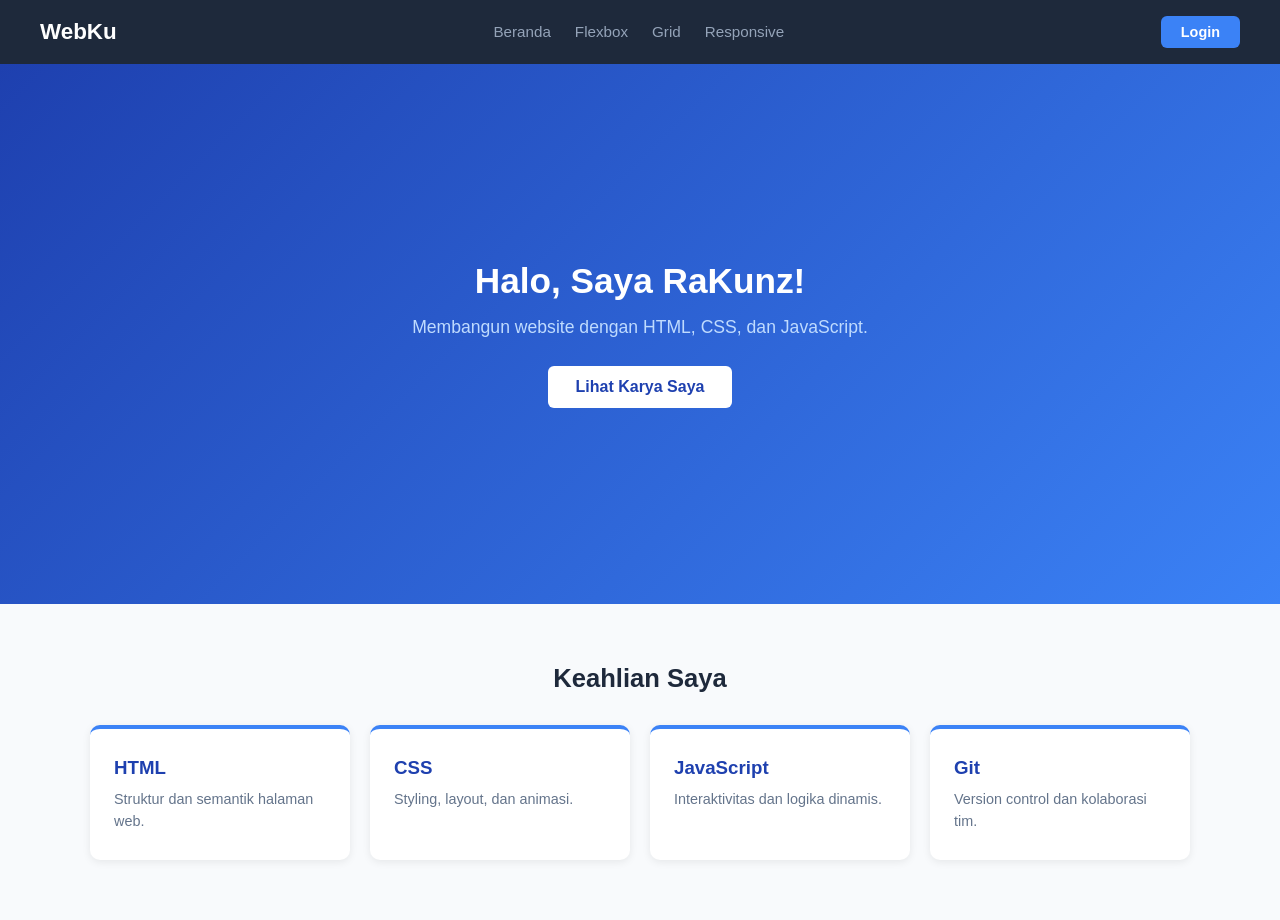
==== flexbox.html @ 2bb672b1 "Add files via upload" ====
<!DOCTYPE html>
<html lang="en">
<head>
    <meta charset="UTF-8">
    <meta name="viewport" content="width=device-width, initial-scale=1.0">
    <title>by 1 deck</title>
    <link rel="stylesheet" href="flexbox.css">
</head>
<body>
    <!-- NAVBAR --> 
    <nav class="navbar">
        <span class="brand">WebKu</span>  
        <ul class="nav-links">
            <li><a href="index.html">Beranda</a></li>
            <li><a href="flexbox.html">Flexbox</a></li>
            <li><a href="grid.html">Grid</a></li>
            <li><a href="responsive.html">Responsive</a></li> 
        </ul>
    <a href="#" class="btn-nav">Login</a>
    </nav>
    <!-- HERO SECTION -->
    <section class="hero"> 
    <div class="hero-content">
        <h1>Halo, Saya RaKunz!</h1>
        <p>Membangun website dengan HTML, CSS, dan JavaScript.</p>
        <a href="#" class="btn">Lihat Karya Saya</a>
    </div>
    </section>
    <!-- CARD SECTION -->
    <section class="cards-section">
    <h2>Keahlian Saya</h2>  <div class="cards-container">
    <div class="card">
        <h3>HTML</h3>
        <p>Struktur dan semantik halaman web.</p></div>
        <div class="card"><h3>CSS</h3><p>Styling, layout, dan animasi.</p>
        </div>  <div class="card">
        <h3>JavaScript</h3>
        <p>Interaktivitas dan logika dinamis.</p>
        </div>  <div class="card">
        <h3>Git</h3>
        <p>Version control dan kolaborasi tim.</p></div>
    </div>
    </section> 
</body>
</html>
---- flexbox.css ----
/* RESET */
* {
    margin: 0;
    padding: 0;
    box-sizing: border-box;
}

body {
    font-family: Arial, sans-serif;
    background: #f8fafc;
    color: #1e293b;
}

/* NAVBAR - 3 item: brand | links | tombol login */
.navbar {
    display: flex;
    justify-content: space-between;
    /* brand kiri, links tengah, btn kanan */
    align-items: center;
    background-color: #1e293b;
    padding: 16px 40px;
}

.brand {
    color: #fff;
    font-size: 1.4rem;
    font-weight: bold;
}

.nav-links {
    display: flex;
    list-style: none;
    gap: 24px;
}

.nav-links a {
    color: #94a3b8;
    text-decoration: none;
    font-size: 0.95rem;
}

.nav-links a:hover {
    color: #fff;
}

/* Tombol login di ujung kanan navbar */

.btn-nav {
    background: #3b82f6;
    color: #fff;
    padding: 8px 20px;
    border-radius: 6px;
    text-decoration: none;
    font-size: 0.9rem;
    font-weight: bold;
}

.btn-nav:hover {
    background: #2563eb;
}

/* HERO */
.hero {
    display: flex;
    justify-content: center;
    align-items: center;
    min-height: 60vh;
    background: linear-gradient(135deg, #1e40af, #3b82f6);
    text-align: center;
}

.hero-content {
    max-width: 600px;
    padding: 40px;
}

.hero h1 {
    color: #fff;
    font-size: 2.2rem;
    margin-bottom: 16px;
}

.hero p {
    color: #bfdbfe;
    font-size: 1.1rem;
    margin-bottom: 28px;
}

.btn {
    display: inline-block;
    background: #fff;
    color: #1e40af;
    padding: 12px 28px;
    border-radius: 6px;
    font-weight: bold;
    text-decoration: none
}

/* CARDS */

.cards-section {
    padding: 60px 40px;
}

.cards-section h2 {
    text-align: center;
    margin-bottom: 32px;
    font-size: 1.6rem;
}

.cards-container {
    display: flex;
    flex-wrap: wrap;
    /* pindah baris jika layar sempit */
    gap: 20px;
    justify-content: center;
}

.card {
    flex: 1 1 200px;
    /* tumbuh | susut | min-width 200px */
    max-width: 260px;
    background: #fff;
    border-radius: 10px;
    padding: 28px 24px;
    box-shadow: 0 2px 8px rgba(0, 0, 0, 0.08);
    border-top: 4px solid #3b82f6;
}

.card h3 {
    margin-bottom: 10px;
    color: #1e40af;
}

.card p {
    color: #64748b;
    font-size: 0.9rem;
    line-height: 1.5;
}
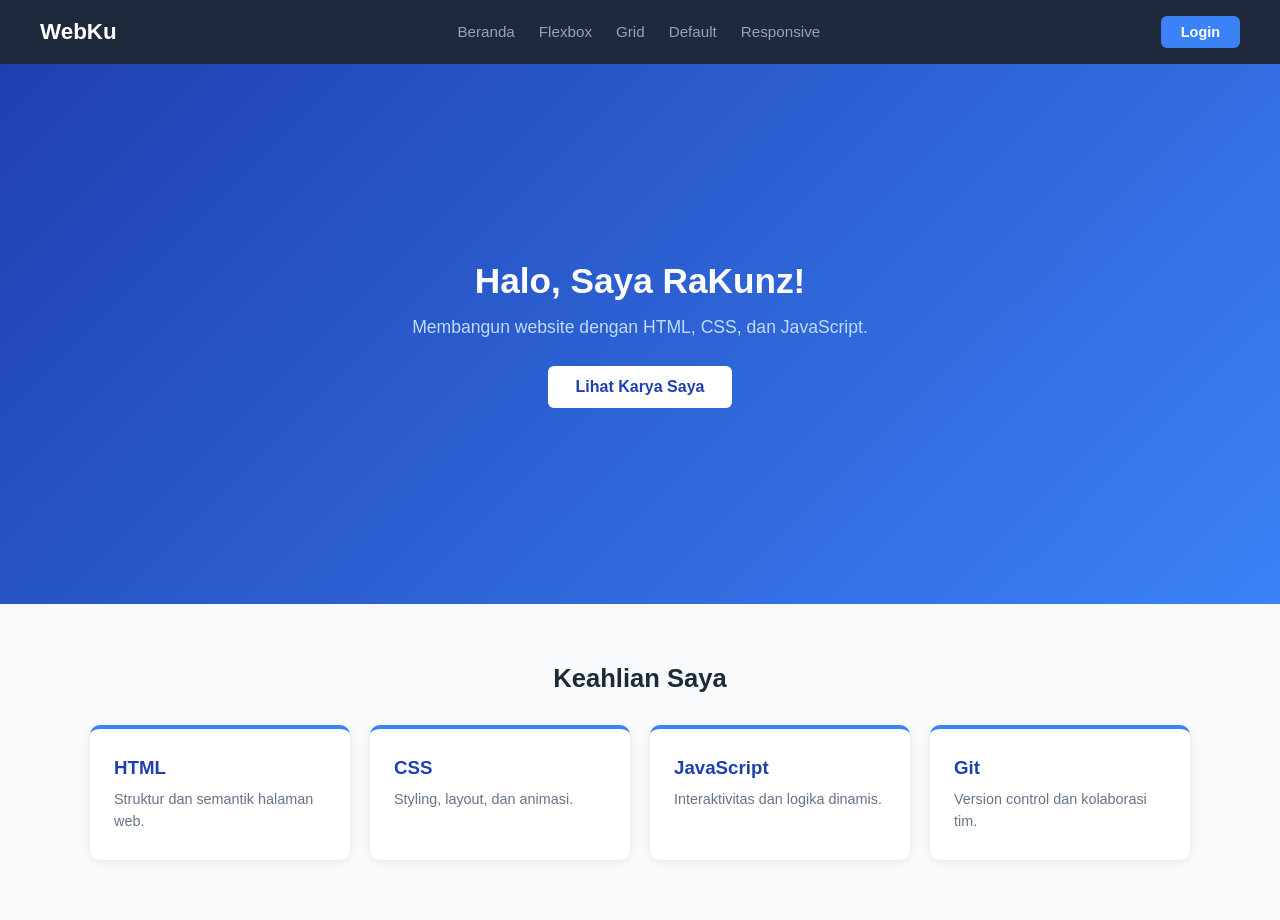
==== commit 3ae598d5: "Update flexbox.html" ====
--- a/flexbox.html
+++ b/flexbox.html
@@ -14,6 +14,7 @@
             <li><a href="index.html">Beranda</a></li>
             <li><a href="flexbox.html">Flexbox</a></li>
             <li><a href="grid.html">Grid</a></li>
+            <li><a href="default.html">Default</a></li>
             <li><a href="responsive.html">Responsive</a></li> 
         </ul>
     <a href="#" class="btn-nav">Login</a>
@@ -42,4 +43,4 @@
     </div>
     </section> 
 </body>
-</html>+</html>
